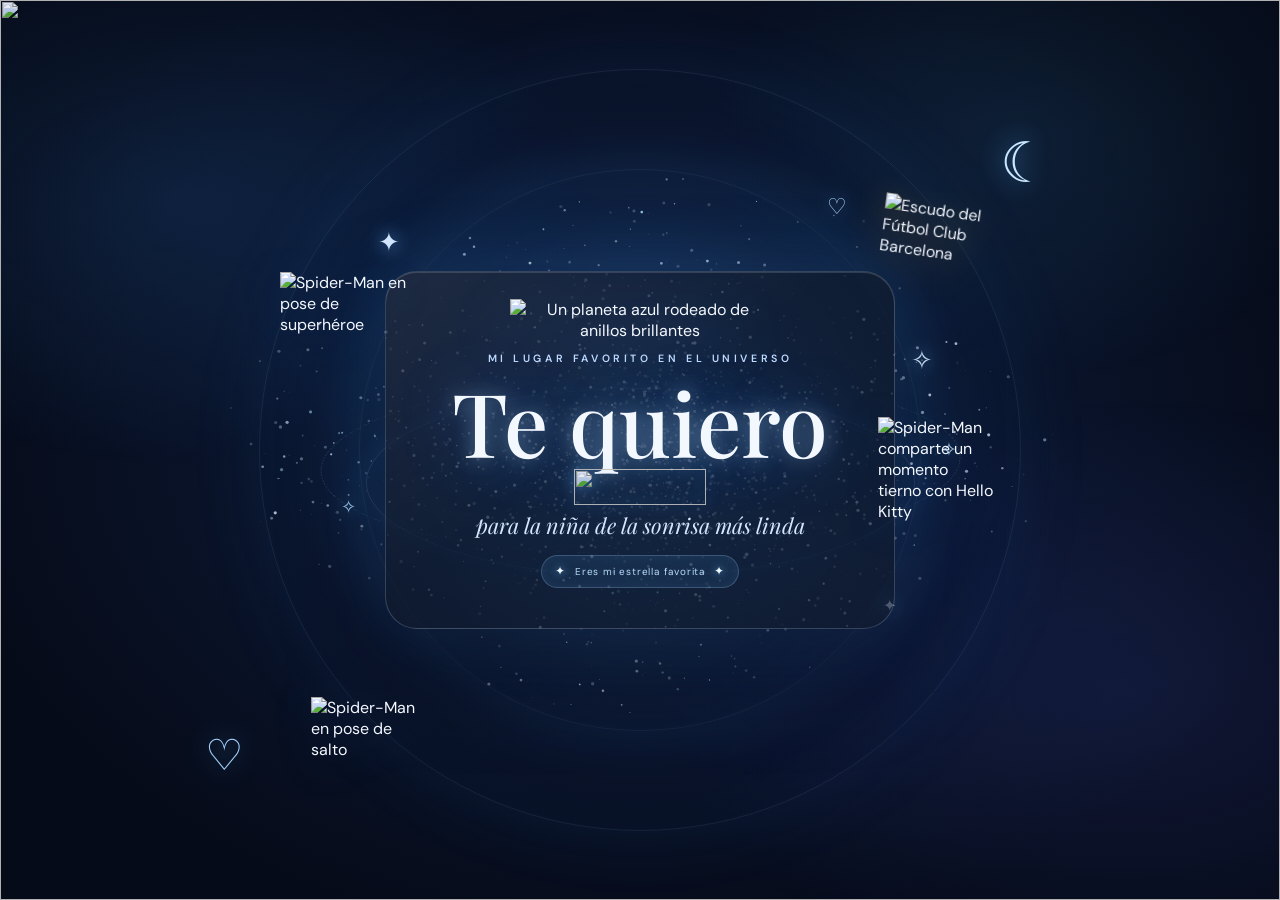
==== index.html @ 1fbbe205 "Add files via upload" ====
<!doctype html>
<html lang="es">
  <head>
    <meta charset="UTF-8">
    <meta name="viewport" content="width=device-width, initial-scale=1">
    <meta name="theme-color" content="#090711">
    <meta name="description" content="Un universo azul para la niña de la sonrisa más linda.">
    <title>Un universo especial</title>
    <link rel="stylesheet" href="style.css">
    <script src="script.js" defer></script>
  </head>
  <body>
    <main class="universe" aria-label="Una galaxia especial">
      <canvas id="galaxy" aria-hidden="true"></canvas>
      <img class="nebula" src="img/nebula.svg" alt="" aria-hidden="true">
      <img class="distant-worlds" src="img/distant-worlds.svg" alt="" aria-hidden="true">
      <span class="shooting-star shooting-star-one" aria-hidden="true"></span>
      <span class="shooting-star shooting-star-two" aria-hidden="true"></span>
      <span class="shooting-star shooting-star-three" aria-hidden="true"></span>
      <span class="floating-moon" aria-hidden="true">☾</span>
      <span class="floating-heart" aria-hidden="true">♡</span>
      <div class="scene" id="scene">
        <span class="sparkle sparkle-one" aria-hidden="true">✦</span>
        <span class="sparkle sparkle-two" aria-hidden="true">✧</span>
        <span class="sparkle sparkle-three" aria-hidden="true">✧</span>
        <span class="sparkle sparkle-four" aria-hidden="true">✦</span>
        <span class="sparkle sparkle-five" aria-hidden="true">♡</span>
        <span class="sparkle sparkle-six" aria-hidden="true">✧</span>
        <section class="message">
          <figure class="planet">
            <img src="img/planet.svg" alt="Un planeta azul rodeado de anillos brillantes">
          </figure>
          <p class="eyebrow">Mi lugar favorito en el universo</p>
          <h1>Te quiero</h1>
          <figure class="constellation" aria-hidden="true">
            <img src="img/constellation.svg" alt="">
          </figure>
          <p class="dedication">para la niña de la sonrisa más linda</p>
          <p class="wish-tag"><span aria-hidden="true">✦</span> Eres mi estrella favorita <span aria-hidden="true">✦</span></p>
        </section>
        <figure class="flowers" aria-hidden="true">
          <img src="img/flowers.svg" alt="">
        </figure>
        <figure class="spider-sticker spider-one">
          <img src="img/1.png" alt="Spider-Man en pose de superhéroe">
        </figure>
        <figure class="spider-sticker spider-two">
          <img src="img/2.png" alt="Spider-Man comparte un momento tierno con Hello Kitty">
        </figure>
        <figure class="spider-sticker spider-three">
          <img src="img/4.png" alt="Spider-Man en pose de salto">
        </figure>
        <figure class="crest-sticker">
          <img src="img/5.png" alt="Escudo del Fútbol Club Barcelona">
        </figure>
      </div>
    </main>
  </body>
</html>
---- style.css ----
@import url('https://fonts.googleapis.com/css2?family=DM+Sans:wght@400;500;600&family=Playfair+Display:wght@500;600&display=swap');

:root {
  color-scheme: dark;
  font-family: 'DM Sans', sans-serif;
  background: #060b19;
  color: #f4f8ff;
  font-synthesis: none;
  text-rendering: optimizeLegibility;
  -webkit-font-smoothing: antialiased;
  -moz-osx-font-smoothing: grayscale;
  --tilt-x: 0deg;
  --tilt-y: 0deg;
  --float: 0px;
}

* {
  box-sizing: border-box;
}

body {
  min-width: 320px;
  min-height: 100vh;
  margin: 0;
  overflow: hidden;
  background:
    radial-gradient(ellipse at 50% 47%, #153760 0%, #0a142b 42%, #060b19 78%);
}

.universe {
  position: relative;
  display: grid;
  min-height: 100vh;
  min-height: 100svh;
  place-items: center;
  isolation: isolate;
  overflow: hidden;
  perspective: 1100px;
  background:
    radial-gradient(ellipse at 14% 22%, rgb(49 126 211 / 16%), transparent 27%),
    radial-gradient(ellipse at 88% 77%, rgb(71 87 201 / 17%), transparent 30%),
    radial-gradient(ellipse at 80% 15%, rgb(67 169 224 / 10%), transparent 23%);
}

.universe::before,
.universe::after {
  position: absolute;
  z-index: -1;
  width: min(78vw, 760px);
  aspect-ratio: 1;
  border: 1px solid rgb(164 210 255 / 10%);
  border-radius: 50%;
  content: '';
  box-shadow:
    0 0 80px rgb(76 160 255 / 8%),
    inset 0 0 80px rgb(76 160 255 / 5%);
  pointer-events: none;
}

.universe::after {
  width: min(58vw, 560px);
  border-color: rgb(164 210 255 / 8%);
}

#galaxy {
  position: absolute;
  inset: 0;
  width: 100%;
  height: 100%;
  z-index: 1;
  pointer-events: none;
}

.nebula {
  position: absolute;
  z-index: 0;
  top: 50%;
  left: 50%;
  width: max(115vw, 1100px);
  max-width: none;
  height: auto;
  opacity: 0.82;
  mix-blend-mode: screen;
  transform: translate(-50%, -50%);
  animation: nebula-drift 32s ease-in-out infinite alternate;
  pointer-events: none;
}

.distant-worlds {
  position: absolute;
  z-index: 0;
  inset: 0;
  width: 100%;
  height: 100%;
  opacity: 0.92;
  object-fit: fill;
  animation: distant-drift 36s ease-in-out infinite alternate;
  pointer-events: none;
}

.shooting-star {
  position: absolute;
  z-index: 0;
  width: 100px;
  height: 2px;
  border-radius: 50%;
  background: linear-gradient(90deg, transparent, #c5e7ff 65%, #fff);
  box-shadow: 0 0 12px 2px rgb(137 200 255 / 75%);
  opacity: 0;
  transform: rotate(-35deg);
  animation: shooting 7s linear infinite;
  pointer-events: none;
}

.shooting-star-one {
  top: 18%;
  left: 13%;
}

.shooting-star-two {
  top: 68%;
  right: 12%;
  animation-delay: 2.5s;
  animation-duration: 8s;
}

.shooting-star-three {
  top: 41%;
  left: 78%;
  animation-delay: 5s;
  animation-duration: 9s;
}

.floating-moon,
.floating-heart {
  position: absolute;
  z-index: 1;
  color: #c9e7ff;
  text-shadow: 0 0 26px rgb(93 177 255 / 85%);
  pointer-events: none;
}

.floating-moon {
  top: 14%;
  right: 18%;
  font-size: clamp(2rem, 5vw, 3.5rem);
  animation: moon-drift 7s ease-in-out infinite;
}

.floating-heart {
  bottom: 13%;
  left: 16%;
  color: #a7d4ff;
  font-size: clamp(1.8rem, 4vw, 2.7rem);
  animation: heart-drift 6s ease-in-out infinite;
}

.scene {
  position: relative;
  z-index: 1;
  display: grid;
  width: min(90vw, 610px);
  min-height: 660px;
  place-items: center;
  transform: rotateX(var(--tilt-y)) rotateY(var(--tilt-x));
  transform-style: preserve-3d;
  transition: transform 350ms ease-out;
  animation: arrive 1.7s cubic-bezier(0.2, 0.85, 0.25, 1) both;
}

.scene::before {
  position: absolute;
  inset: 12% 5%;
  z-index: -1;
  border: 1px solid rgb(194 224 255 / 14%);
  border-radius: 50%;
  content: '';
  transform: rotateX(68deg) translateZ(-35px);
  box-shadow:
    0 0 40px rgb(91 167 255 / 10%),
    inset 0 0 40px rgb(91 167 255 / 6%);
}

.scene::after {
  position: absolute;
  inset: 7% -3%;
  z-index: -1;
  border: 1px dashed rgb(163 211 255 / 19%);
  border-radius: 50%;
  content: '';
  transform: rotateX(72deg) rotateZ(-18deg) translateZ(-15px);
  animation: orbit-sway 24s linear infinite;
}

.message {
  position: relative;
  z-index: 2;
  width: min(100%, 510px);
  padding: 2.7rem 2rem 2.5rem;
  border: 1px solid rgb(204 227 255 / 20%);
  border-radius: 32px;
  background:
    linear-gradient(145deg, rgb(255 255 255 / 8%), rgb(255 255 255 / 2%) 45%),
    rgb(9 20 41 / 68%);
  box-shadow:
    0 35px 100px rgb(0 0 0 / 35%),
    0 0 80px rgb(72 151 255 / 16%),
    inset 0 1px rgb(255 255 255 / 14%);
  text-align: center;
  backdrop-filter: blur(16px);
  transform: translateZ(45px);
}

.planet {
  position: relative;
  width: clamp(190px, 39vw, 260px);
  margin: -1rem auto 0.7rem;
  filter: drop-shadow(0 20px 32px rgb(73 158 255 / 38%));
  transform: translateZ(54px) translateY(var(--float));
  animation: hover 5s ease-in-out infinite;
}

.planet img {
  display: block;
  width: 100%;
  height: auto;
}

.eyebrow {
  margin: 0 0 0.85rem;
  color: #c1dcff;
  font-size: 0.66rem;
  font-weight: 600;
  letter-spacing: 0.34em;
  text-transform: uppercase;
}

h1 {
  margin: 0;
  color: #f3f8ff;
  font-family: 'Playfair Display', Georgia, serif;
  font-size: clamp(3.4rem, 11vw, 5.5rem);
  font-weight: 500;
  line-height: 0.98;
  text-shadow:
    0 0 20px rgb(169 214 255 / 45%),
    0 0 65px rgb(66 142 255 / 42%);
}

h1 span {
  display: block;
  margin-top: 0.34em;
  color: #9fcaff;
  font-size: 0.72em;
  font-style: italic;
}

.constellation {
  width: 132px;
  height: 36px;
  margin: 0.25rem auto -0.2rem;
  opacity: 0.9;
  filter: drop-shadow(0 0 8px rgb(108 183 255 / 65%));
}

.constellation img {
  display: block;
  width: 100%;
  height: 100%;
}

.dedication {
  margin: 0.55rem 0 0;
  color: #d4e7ff;
  font-family: 'Playfair Display', Georgia, serif;
  font-size: clamp(1.1rem, 4vw, 1.35rem);
  font-style: italic;
}

.wish-tag {
  display: inline-flex;
  align-items: center;
  gap: 0.55rem;
  margin: 1rem 0 0;
  padding: 0.48rem 0.85rem;
  border: 1px solid rgb(166 211 255 / 25%);
  border-radius: 999px;
  background: rgb(83 157 226 / 10%);
  color: #b9dcff;
  font-size: 0.62rem;
  letter-spacing: 0.08em;
  box-shadow: inset 0 0 15px rgb(125 191 255 / 8%);
}

.wish-tag span {
  color: #edf8ff;
  font-size: 0.75rem;
  text-shadow: 0 0 9px #70baff;
}

.flowers {
  position: absolute;
  z-index: 3;
  right: -10%;
  bottom: -1%;
  width: clamp(112px, 21vw, 154px);
  filter: drop-shadow(0 15px 24px rgb(73 158 255 / 30%));
  transform: translateZ(85px) rotate(7deg);
  animation: hover 5s ease-in-out -1.7s infinite;
  pointer-events: none;
}

.flowers img {
  display: block;
  width: 100%;
  height: auto;
}

.spider-sticker {
  position: absolute;
  z-index: 3;
  width: clamp(90px, 15vw, 145px);
  margin: 0;
  filter: drop-shadow(0 10px 18px rgb(15 39 88 / 48%));
  transform: translateZ(75px);
  animation: sticker-float 5.5s ease-in-out infinite;
  pointer-events: none;
}

.spider-sticker img {
  display: block;
  width: 100%;
  height: auto;
}

.spider-one {
  top: 23%;
  left: -9%;
  animation-delay: -1.2s;
}

.spider-two {
  top: 45%;
  right: -8%;
  width: clamp(78px, 12vw, 116px);
  animation-delay: -3.1s;
}

.spider-three {
  bottom: 3%;
  left: -4%;
  width: clamp(82px, 11vw, 105px);
  animation-delay: -2s;
}

.crest-sticker {
  position: absolute;
  z-index: 3;
  top: 12%;
  right: -6%;
  width: clamp(72px, 10vw, 100px);
  margin: 0;
  filter: drop-shadow(0 8px 16px rgb(255 201 58 / 32%));
  transform: translateZ(72px) rotate(8deg);
  animation: sticker-float 5.5s ease-in-out -2.4s infinite;
  pointer-events: none;
}

.crest-sticker img {
  display: block;
  width: 100%;
  height: auto;
}

.sparkle {
  position: absolute;
  z-index: 2;
  color: #d7ebff;
  font-size: clamp(1rem, 3vw, 1.6rem);
  text-shadow: 0 0 18px #72b7ff;
  animation: pulse 2.2s ease-in-out infinite;
  pointer-events: none;
}

.sparkle-one {
  top: 16%;
  left: 7%;
  transform: translateZ(70px);
}

.sparkle-two {
  top: 34%;
  right: 2%;
  animation-delay: -0.8s;
}

.sparkle-three {
  top: 57%;
  left: 1%;
  color: #a8d8ff;
  font-size: 1.1rem;
  animation-delay: -1.2s;
}

.sparkle-four {
  top: 72%;
  right: 8%;
  color: #d2eaff;
  font-size: 1rem;
  animation-delay: -0.4s;
}

.sparkle-five {
  top: 11%;
  right: 16%;
  color: #a8d8ff;
  font-size: 1.35rem;
  animation-delay: -1.6s;
}

.sparkle-six {
  top: 48%;
  right: -2%;
  color: #b6dbff;
  font-size: 1.2rem;
  animation-delay: -1.8s;
}

@keyframes arrive {
  from {
    opacity: 0;
    transform: rotateX(12deg) rotateY(-10deg) translateY(48px) scale(0.84);
  }
  72% {
    opacity: 1;
    transform: rotateX(var(--tilt-y)) rotateY(var(--tilt-x)) translateY(-5px) scale(1.025);
  }
  to {
    opacity: 1;
    transform: rotateX(var(--tilt-y)) rotateY(var(--tilt-x)) translateY(0) scale(1);
  }
}

@keyframes hover {
  50% {
    translate: 0 -9px;
  }
}

@keyframes pulse {
  50% {
    opacity: 0.7;
    scale: 1.18;
    text-shadow: 0 0 18px #72b7ff;
  }
}

@keyframes shooting {
  0%, 76% {
    opacity: 0;
    translate: 0 0;
  }
  78% {
    opacity: 1;
  }
  88% {
    opacity: 0;
    translate: 180px 110px;
  }
  100% {
    opacity: 0;
    translate: 180px 110px;
  }
}

@keyframes orbit-sway {
  to {
    transform: rotateX(72deg) rotateZ(342deg) translateZ(-15px);
  }
}

@keyframes nebula-drift {
  from {
    translate: -1.5% 0;
    scale: 1;
    opacity: 0.68;
  }
  to {
    translate: 1.5% -1%;
    scale: 1.06;
    opacity: 0.9;
  }
}

@keyframes distant-drift {
  from {
    translate: 0 0;
    scale: 1;
  }
  to {
    translate: 0 -0.8%;
    scale: 1.025;
  }
}

@keyframes moon-drift {
  50% {
    translate: -8px 12px;
    rotate: 12deg;
  }
}

@keyframes heart-drift {
  50% {
    translate: 7px -13px;
    rotate: -12deg;
  }
}

@keyframes sticker-float {
  50% {
    translate: 0 -9px;
    rotate: 3deg;
  }
}

@media (max-width: 540px) {
  .scene {
    width: min(92vw, 420px);
    min-height: 590px;
  }

  .message {
    padding: 2rem 1rem 1.8rem;
    border-radius: 26px;
  }

  .eyebrow {
    font-size: 0.57rem;
    letter-spacing: 0.22em;
  }

  .hint {
    font-size: 0.58rem;
    letter-spacing: 0.05em;
  }

  .flowers {
    right: -3%;
    bottom: -2%;
    width: 112px;
  }

  .sparkle-one {
    left: 2%;
  }

  .shooting-star {
    width: 70px;
  }

  .nebula {
    width: max(180vw, 800px);
    opacity: 0.68;
  }

  .distant-worlds {
    opacity: 0.78;
  }

  .floating-moon {
    top: 8%;
    right: 8%;
  }

  .floating-heart {
    bottom: 7%;
    left: 5%;
  }

  .scene::after {
    inset: 13% -2%;
  }

  .spider-one {
    top: 22%;
    left: -7%;
    width: 88px;
  }

  .spider-two {
    top: 50%;
    right: -6%;
    width: 72px;
  }

  .spider-three {
    bottom: 1%;
    left: -4%;
    width: 78px;
  }

  .constellation {
    width: 112px;
    height: 30px;
  }

  .wish-tag {
    margin-top: 0.75rem;
    font-size: 0.57rem;
  }

  .crest-sticker {
    top: 13%;
    right: -4%;
    width: 70px;
  }
}

@media (prefers-reduced-motion: reduce) {
  *,
  *::before,
  *::after {
    animation-duration: 0.01ms !important;
    animation-iteration-count: 1 !important;
    scroll-behavior: auto !important;
    transition-duration: 0.01ms !important;
  }
}
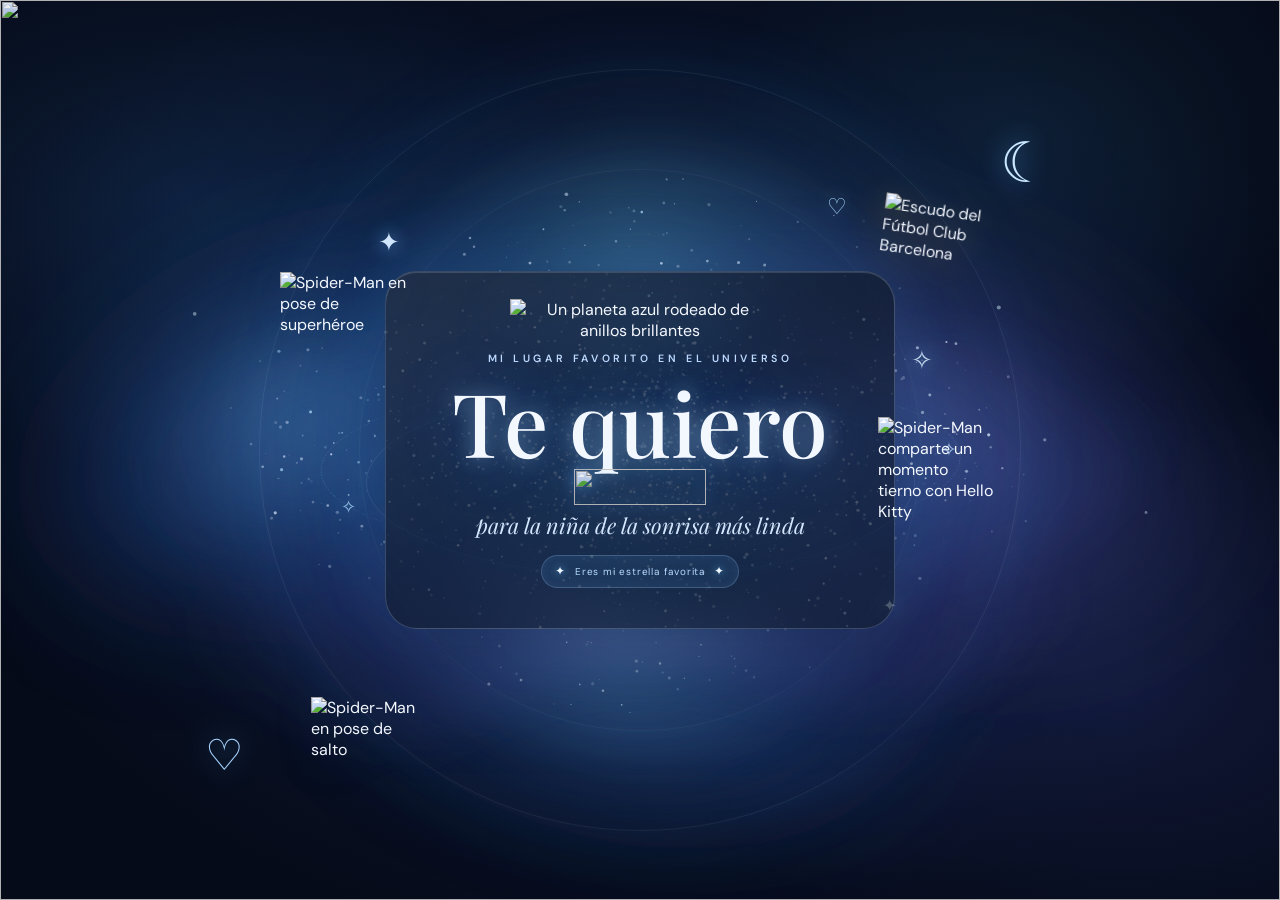
==== commit 003161ea: "Fix HTML encoding issues in index.html" ====
--- a/index.html
+++ b/index.html
@@ -12,7 +12,7 @@
   <body>
     <main class="universe" aria-label="Una galaxia especial">
       <canvas id="galaxy" aria-hidden="true"></canvas>
-      <img class="nebula" src="img/nebula.svg" alt="" aria-hidden="true">
+      <img class="nebula" src="/nebula.svg" alt="" aria-hidden="true">
       <img class="distant-worlds" src="img/distant-worlds.svg" alt="" aria-hidden="true">
       <span class="shooting-star shooting-star-one" aria-hidden="true"></span>
       <span class="shooting-star shooting-star-two" aria-hidden="true"></span>
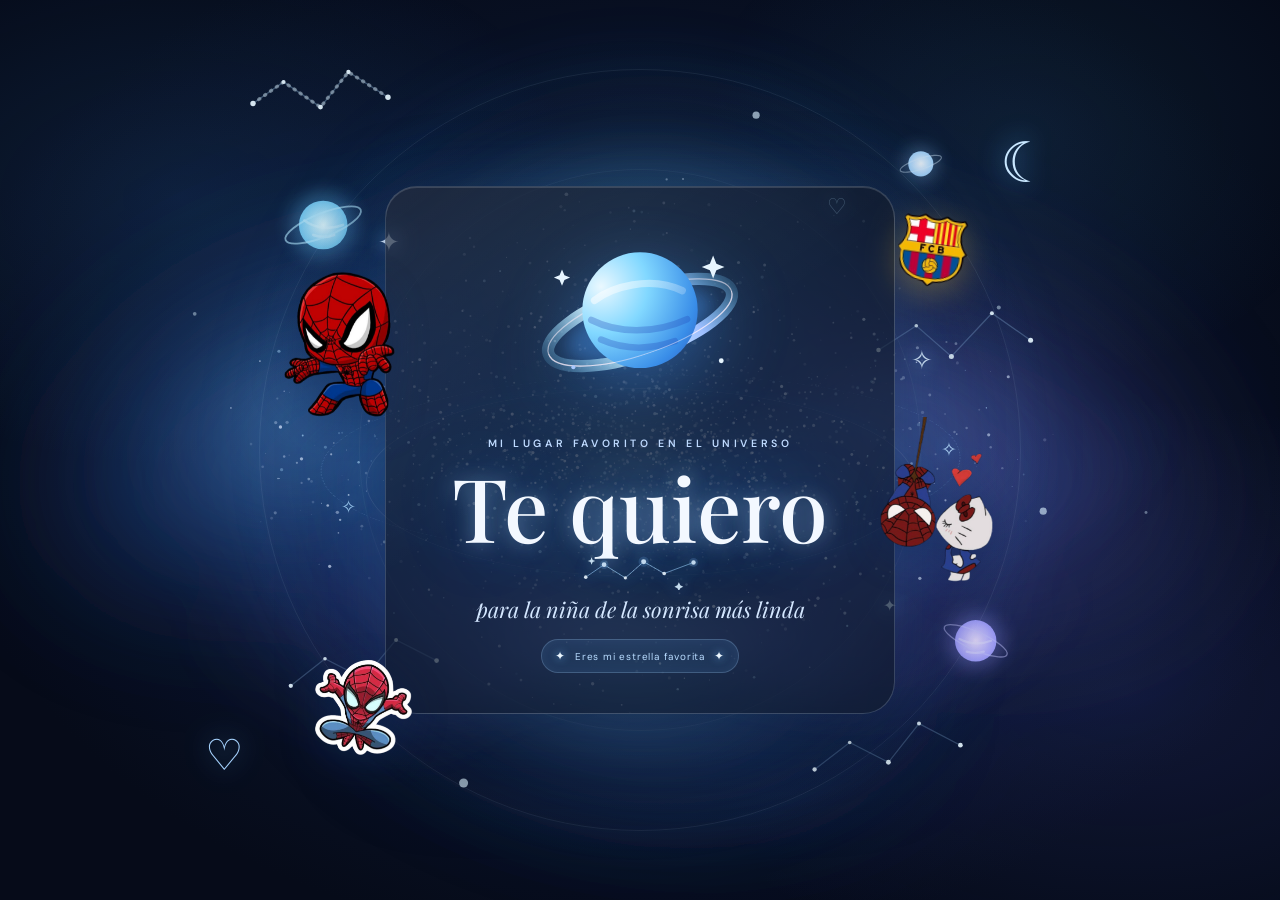
==== commit f8472efc: "Fix image source paths in index.html Updated image sources for the planet and flowers in the HTML fi" ====
--- a/index.html
+++ b/index.html
@@ -12,8 +12,8 @@
   <body>
     <main class="universe" aria-label="Una galaxia especial">
       <canvas id="galaxy" aria-hidden="true"></canvas>
-      <img class="nebula" src="/nebula.svg" alt="" aria-hidden="true">
-      <img class="distant-worlds" src="img/distant-worlds.svg" alt="" aria-hidden="true">
+      <img class="nebula" src="nebula.svg" alt="" aria-hidden="true">
+      <img class="distant-worlds" src="distant-worlds.svg" alt="" aria-hidden="true">
       <span class="shooting-star shooting-star-one" aria-hidden="true"></span>
       <span class="shooting-star shooting-star-two" aria-hidden="true"></span>
       <span class="shooting-star shooting-star-three" aria-hidden="true"></span>
@@ -28,30 +28,30 @@
         <span class="sparkle sparkle-six" aria-hidden="true">✧</span>
         <section class="message">
           <figure class="planet">
-            <img src="img/planet.svg" alt="Un planeta azul rodeado de anillos brillantes">
+            <img src="planet.svg" alt="Un planeta azul rodeado de anillos brillantes">
           </figure>
           <p class="eyebrow">Mi lugar favorito en el universo</p>
           <h1>Te quiero</h1>
           <figure class="constellation" aria-hidden="true">
-            <img src="img/constellation.svg" alt="">
+            <img src="constellation.svg" alt="">
           </figure>
           <p class="dedication">para la niña de la sonrisa más linda</p>
           <p class="wish-tag"><span aria-hidden="true">✦</span> Eres mi estrella favorita <span aria-hidden="true">✦</span></p>
         </section>
         <figure class="flowers" aria-hidden="true">
-          <img src="img/flowers.svg" alt="">
+          <img src="iflowers.svg" alt="">
         </figure>
         <figure class="spider-sticker spider-one">
-          <img src="img/1.png" alt="Spider-Man en pose de superhéroe">
+          <img src="1.png" alt="Spider-Man en pose de superhéroe">
         </figure>
         <figure class="spider-sticker spider-two">
-          <img src="img/2.png" alt="Spider-Man comparte un momento tierno con Hello Kitty">
+          <img src="2.png" alt="Spider-Man comparte un momento tierno con Hello Kitty">
         </figure>
         <figure class="spider-sticker spider-three">
-          <img src="img/4.png" alt="Spider-Man en pose de salto">
+          <img src="4.png" alt="Spider-Man en pose de salto">
         </figure>
         <figure class="crest-sticker">
-          <img src="img/5.png" alt="Escudo del Fútbol Club Barcelona">
+          <img src="5.png" alt="Escudo del Fútbol Club Barcelona">
         </figure>
       </div>
     </main>
